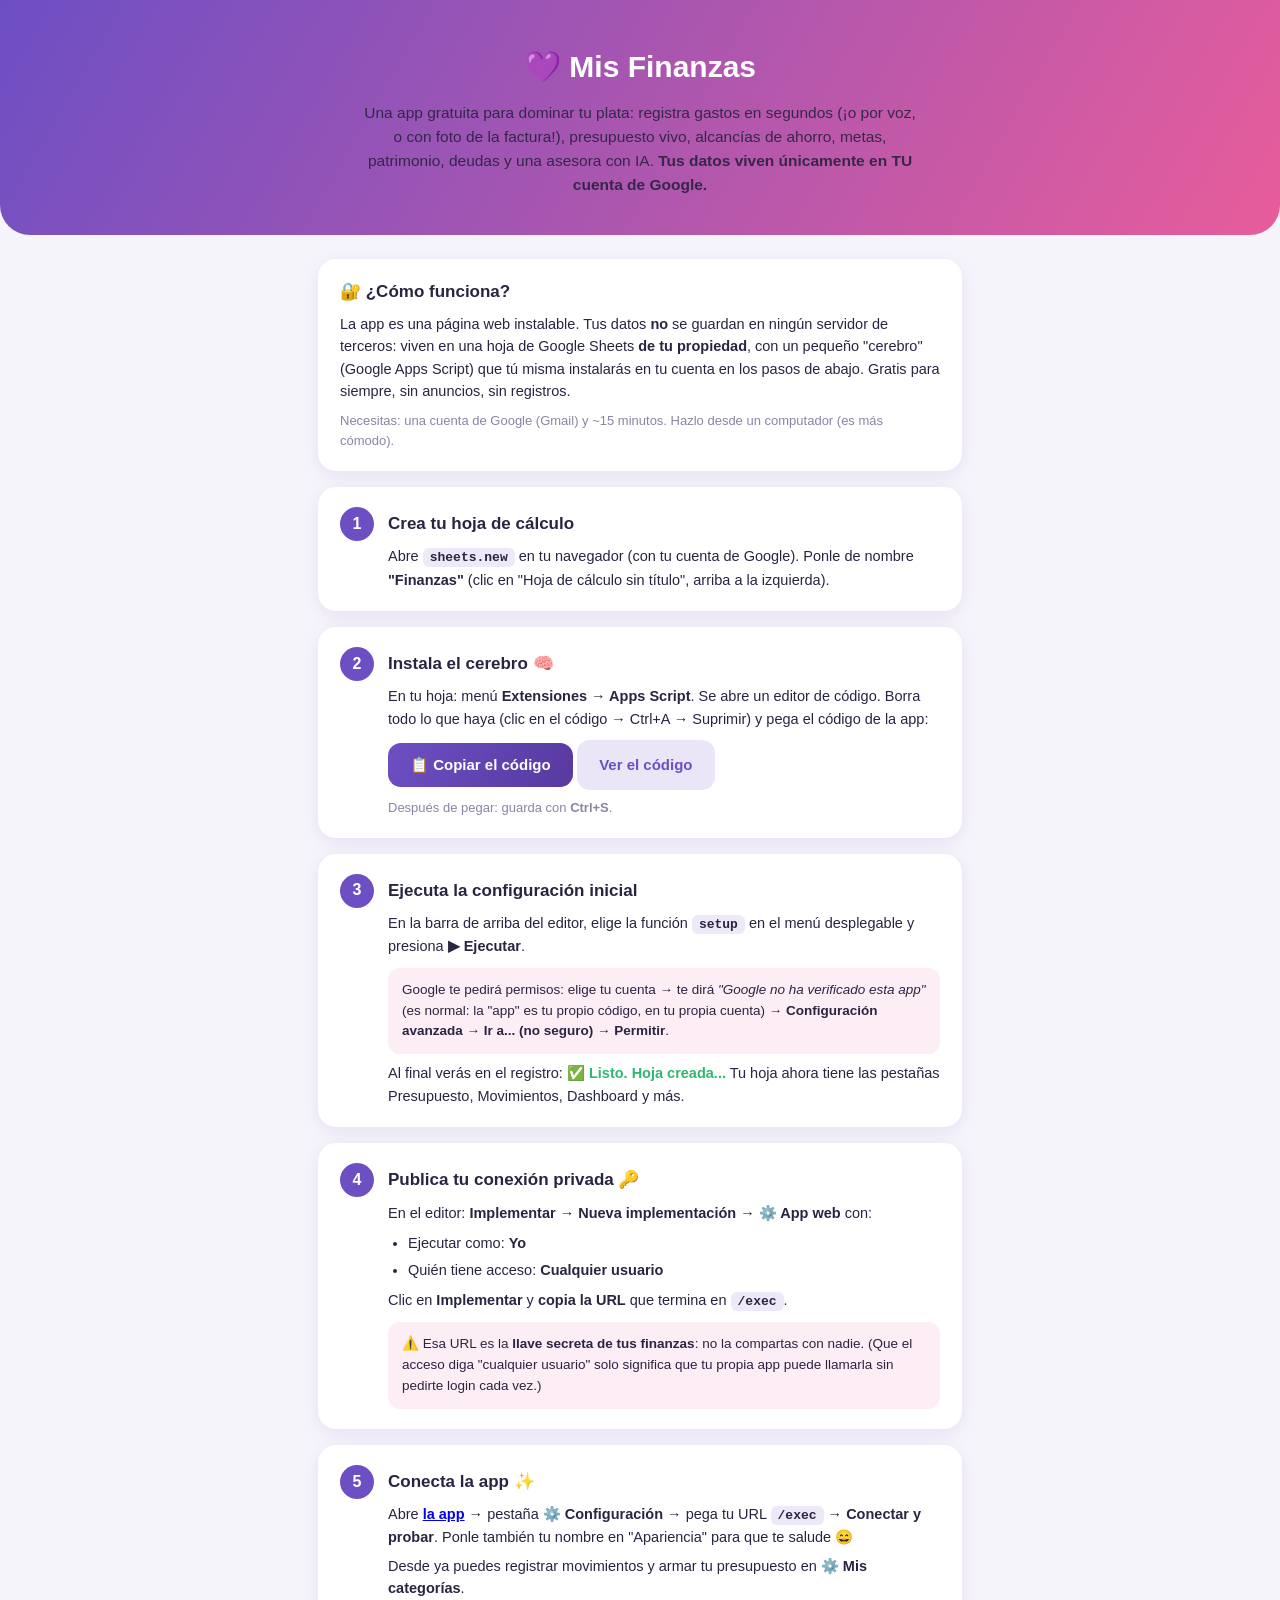
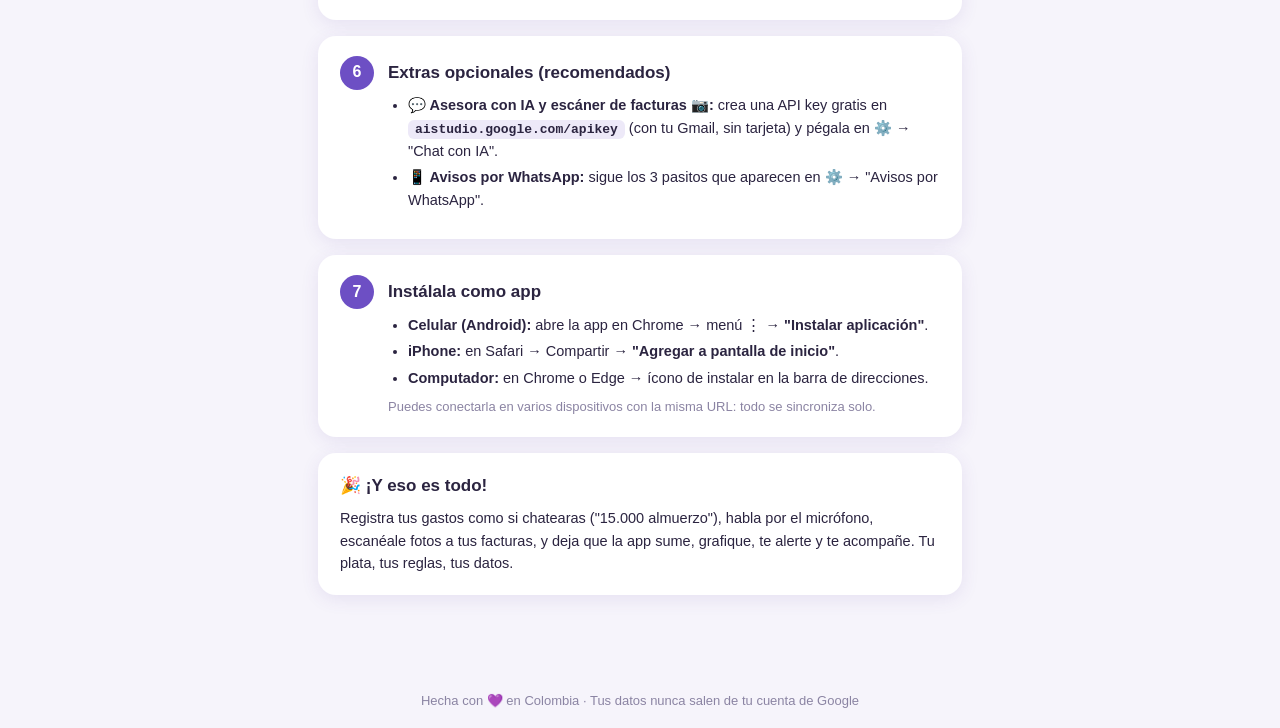
==== instalar.html @ cdcc147c "v14: version compartible - pagina de instalacion publica, nombre configurable, sin datos personales " ====
<!DOCTYPE html>
<html lang="es">
<head>
<meta charset="UTF-8">
<meta name="viewport" content="width=device-width, initial-scale=1">
<meta name="theme-color" content="#6d4fc4">
<title>Instala Mis Finanzas 💜</title>
<style>
  :root { --v:#6d4fc4; --vd:#57399f; --p:#e85d9b; --bg:#f6f4fb; --card:#fff; --tx:#2b2440; --mut:#8b84a3; }
  @media (prefers-color-scheme: dark) {
    :root { --bg:#16131f; --card:#211c30; --tx:#eae6f5; --mut:#9c93b8; }
  }
  * { box-sizing:border-box; margin:0; padding:0; }
  body { font-family:-apple-system,'Segoe UI',Roboto,sans-serif; background:var(--bg); color:var(--tx); line-height:1.55; }
  .hero { background:linear-gradient(120deg,var(--v),var(--p)); color:#fff; padding:44px 20px 38px; text-align:center; border-radius:0 0 30px 30px; }
  .hero h1 { font-size:30px; }
  .hero p { opacity:.92; max-width:560px; margin:10px auto 0; font-size:15.5px; }
  main { max-width:680px; margin:0 auto; padding:24px 18px 60px; }
  .card { background:var(--card); border-radius:18px; padding:20px 22px; margin-bottom:16px; box-shadow:0 4px 18px rgba(87,57,159,.10); }
  h2 { font-size:17px; margin-bottom:8px; }
  .paso { display:flex; gap:14px; }
  .num { flex-shrink:0; width:34px; height:34px; border-radius:50%; background:var(--v); color:#fff; font-weight:800; display:flex; align-items:center; justify-content:center; }
  .paso h2 { margin-top:4px; }
  p, li { font-size:14.5px; color:var(--tx); }
  .mut { color:var(--mut); font-size:13px; }
  b.code, code { background:rgba(109,79,196,.12); padding:2px 7px; border-radius:6px; font-family:monospace; font-size:13px; }
  ul { padding-left:20px; margin:8px 0; }
  li { margin:4px 0; }
  .btn { display:inline-block; background:linear-gradient(120deg,var(--v),var(--vd)); color:#fff; border:none; border-radius:13px; padding:13px 22px; font-size:15px; font-weight:700; cursor:pointer; text-decoration:none; margin-top:10px; }
  .btn.sec { background:rgba(109,79,196,.14); color:var(--v); }
  .ok { color:#2eb872; font-weight:700; }
  .aviso { background:rgba(232,93,155,.1); border-radius:12px; padding:12px 14px; margin-top:10px; font-size:13.5px; }
  footer { text-align:center; padding:20px; color:var(--mut); font-size:13px; }
</style>
</head>
<body>

<div class="hero">
  <h1>💜 Mis Finanzas</h1>
  <p>Una app gratuita para dominar tu plata: registra gastos en segundos (¡o por voz, o con foto de la factura!),
  presupuesto vivo, alcancías de ahorro, metas, patrimonio, deudas y una asesora con IA.
  <b>Tus datos viven únicamente en TU cuenta de Google.</b></p>
</div>

<main>
  <div class="card">
    <h2>🔐 ¿Cómo funciona?</h2>
    <p>La app es una página web instalable. Tus datos <b>no</b> se guardan en ningún servidor de terceros:
    viven en una hoja de Google Sheets <b>de tu propiedad</b>, con un pequeño "cerebro" (Google Apps Script)
    que tú misma instalarás en tu cuenta en los pasos de abajo. Gratis para siempre, sin anuncios, sin registros.</p>
    <p class="mut" style="margin-top:8px">Necesitas: una cuenta de Google (Gmail) y ~15 minutos. Hazlo desde un computador (es más cómodo).</p>
  </div>

  <div class="card paso"><div class="num">1</div><div>
    <h2>Crea tu hoja de cálculo</h2>
    <p>Abre <b class="code">sheets.new</b> en tu navegador (con tu cuenta de Google).
    Ponle de nombre <b>"Finanzas"</b> (clic en "Hoja de cálculo sin título", arriba a la izquierda).</p>
  </div></div>

  <div class="card paso"><div class="num">2</div><div>
    <h2>Instala el cerebro 🧠</h2>
    <p>En tu hoja: menú <b>Extensiones → Apps Script</b>. Se abre un editor de código.
    Borra todo lo que haya (clic en el código → Ctrl+A → Suprimir) y pega el código de la app:</p>
    <button class="btn" id="btn-copiar">📋 Copiar el código</button>
    <a class="btn sec" href="codigo-backend.txt" target="_blank">Ver el código</a>
    <p class="mut" style="margin-top:8px">Después de pegar: guarda con <b>Ctrl+S</b>.</p>
  </div></div>

  <div class="card paso"><div class="num">3</div><div>
    <h2>Ejecuta la configuración inicial</h2>
    <p>En la barra de arriba del editor, elige la función <b class="code">setup</b> en el menú desplegable
    y presiona <b>▶ Ejecutar</b>.</p>
    <div class="aviso">Google te pedirá permisos: elige tu cuenta → te dirá <i>"Google no ha verificado esta app"</i>
    (es normal: la "app" es tu propio código, en tu propia cuenta) → <b>Configuración avanzada → Ir a... (no seguro) → Permitir</b>.</div>
    <p style="margin-top:8px">Al final verás en el registro: <span class="ok">✅ Listo. Hoja creada...</span>
    Tu hoja ahora tiene las pestañas Presupuesto, Movimientos, Dashboard y más.</p>
  </div></div>

  <div class="card paso"><div class="num">4</div><div>
    <h2>Publica tu conexión privada 🔑</h2>
    <p>En el editor: <b>Implementar → Nueva implementación → ⚙️ App web</b> con:</p>
    <ul>
      <li>Ejecutar como: <b>Yo</b></li>
      <li>Quién tiene acceso: <b>Cualquier usuario</b></li>
    </ul>
    <p>Clic en <b>Implementar</b> y <b>copia la URL</b> que termina en <b class="code">/exec</b>.</p>
    <div class="aviso">⚠️ Esa URL es la <b>llave secreta de tus finanzas</b>: no la compartas con nadie.
    (Que el acceso diga "cualquier usuario" solo significa que tu propia app puede llamarla sin pedirte login cada vez.)</div>
  </div></div>

  <div class="card paso"><div class="num">5</div><div>
    <h2>Conecta la app ✨</h2>
    <p>Abre <a href="https://angievl.github.io/Finanzas/" target="_blank"><b>la app</b></a> →
    pestaña <b>⚙️ Configuración</b> → pega tu URL <b class="code">/exec</b> → <b>Conectar y probar</b>.
    Ponle también tu nombre en "Apariencia" para que te salude 😄</p>
    <p style="margin-top:6px">Desde ya puedes registrar movimientos y armar tu presupuesto en <b>⚙️ Mis categorías</b>.</p>
  </div></div>

  <div class="card paso"><div class="num">6</div><div>
    <h2>Extras opcionales (recomendados)</h2>
    <ul>
      <li><b>💬 Asesora con IA y escáner de facturas 📷:</b> crea una API key gratis en
        <b class="code">aistudio.google.com/apikey</b> (con tu Gmail, sin tarjeta) y pégala en ⚙️ → "Chat con IA".</li>
      <li><b>📱 Avisos por WhatsApp:</b> sigue los 3 pasitos que aparecen en ⚙️ → "Avisos por WhatsApp".</li>
    </ul>
  </div></div>

  <div class="card paso"><div class="num">7</div><div>
    <h2>Instálala como app</h2>
    <ul>
      <li><b>Celular (Android):</b> abre la app en Chrome → menú ⋮ → <b>"Instalar aplicación"</b>.</li>
      <li><b>iPhone:</b> en Safari → Compartir → <b>"Agregar a pantalla de inicio"</b>.</li>
      <li><b>Computador:</b> en Chrome o Edge → ícono de instalar en la barra de direcciones.</li>
    </ul>
    <p class="mut">Puedes conectarla en varios dispositivos con la misma URL: todo se sincroniza solo.</p>
  </div></div>

  <div class="card">
    <h2>🎉 ¡Y eso es todo!</h2>
    <p>Registra tus gastos como si chatearas ("15.000 almuerzo"), habla por el micrófono, escanéale fotos a tus facturas,
    y deja que la app sume, grafique, te alerte y te acompañe. Tu plata, tus reglas, tus datos.</p>
  </div>
</main>

<footer>Hecha con 💜 en Colombia · Tus datos nunca salen de tu cuenta de Google</footer>

<script>
document.getElementById('btn-copiar').onclick = async (e) => {
  const b = e.target;
  try {
    const r = await fetch('codigo-backend.txt');
    const codigo = await r.text();
    await navigator.clipboard.writeText(codigo);
    b.textContent = '✓ ¡Código copiado! Pégalo en Apps Script';
    setTimeout(() => b.textContent = '📋 Copiar el código', 4000);
  } catch (err) {
    b.textContent = 'Abre "Ver el código" y cópialo manual';
  }
};
</script>
</body>
</html>
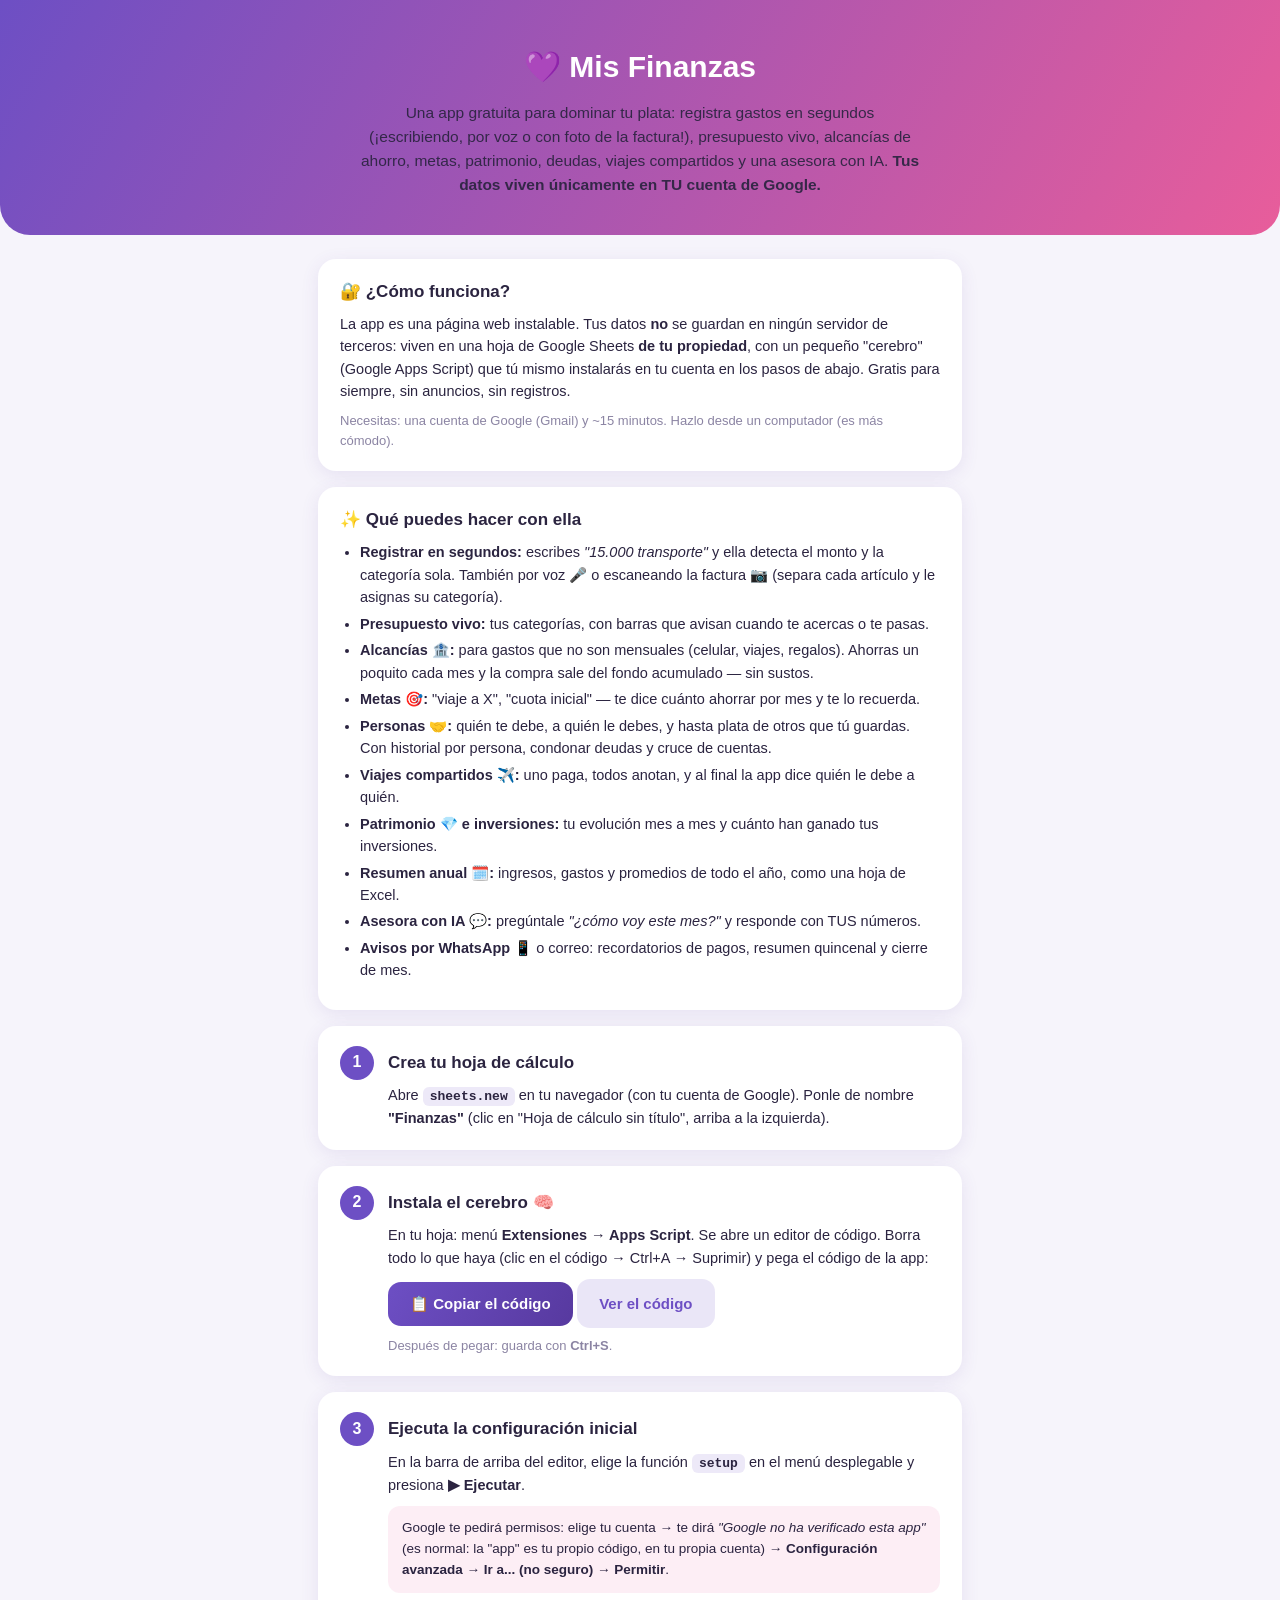
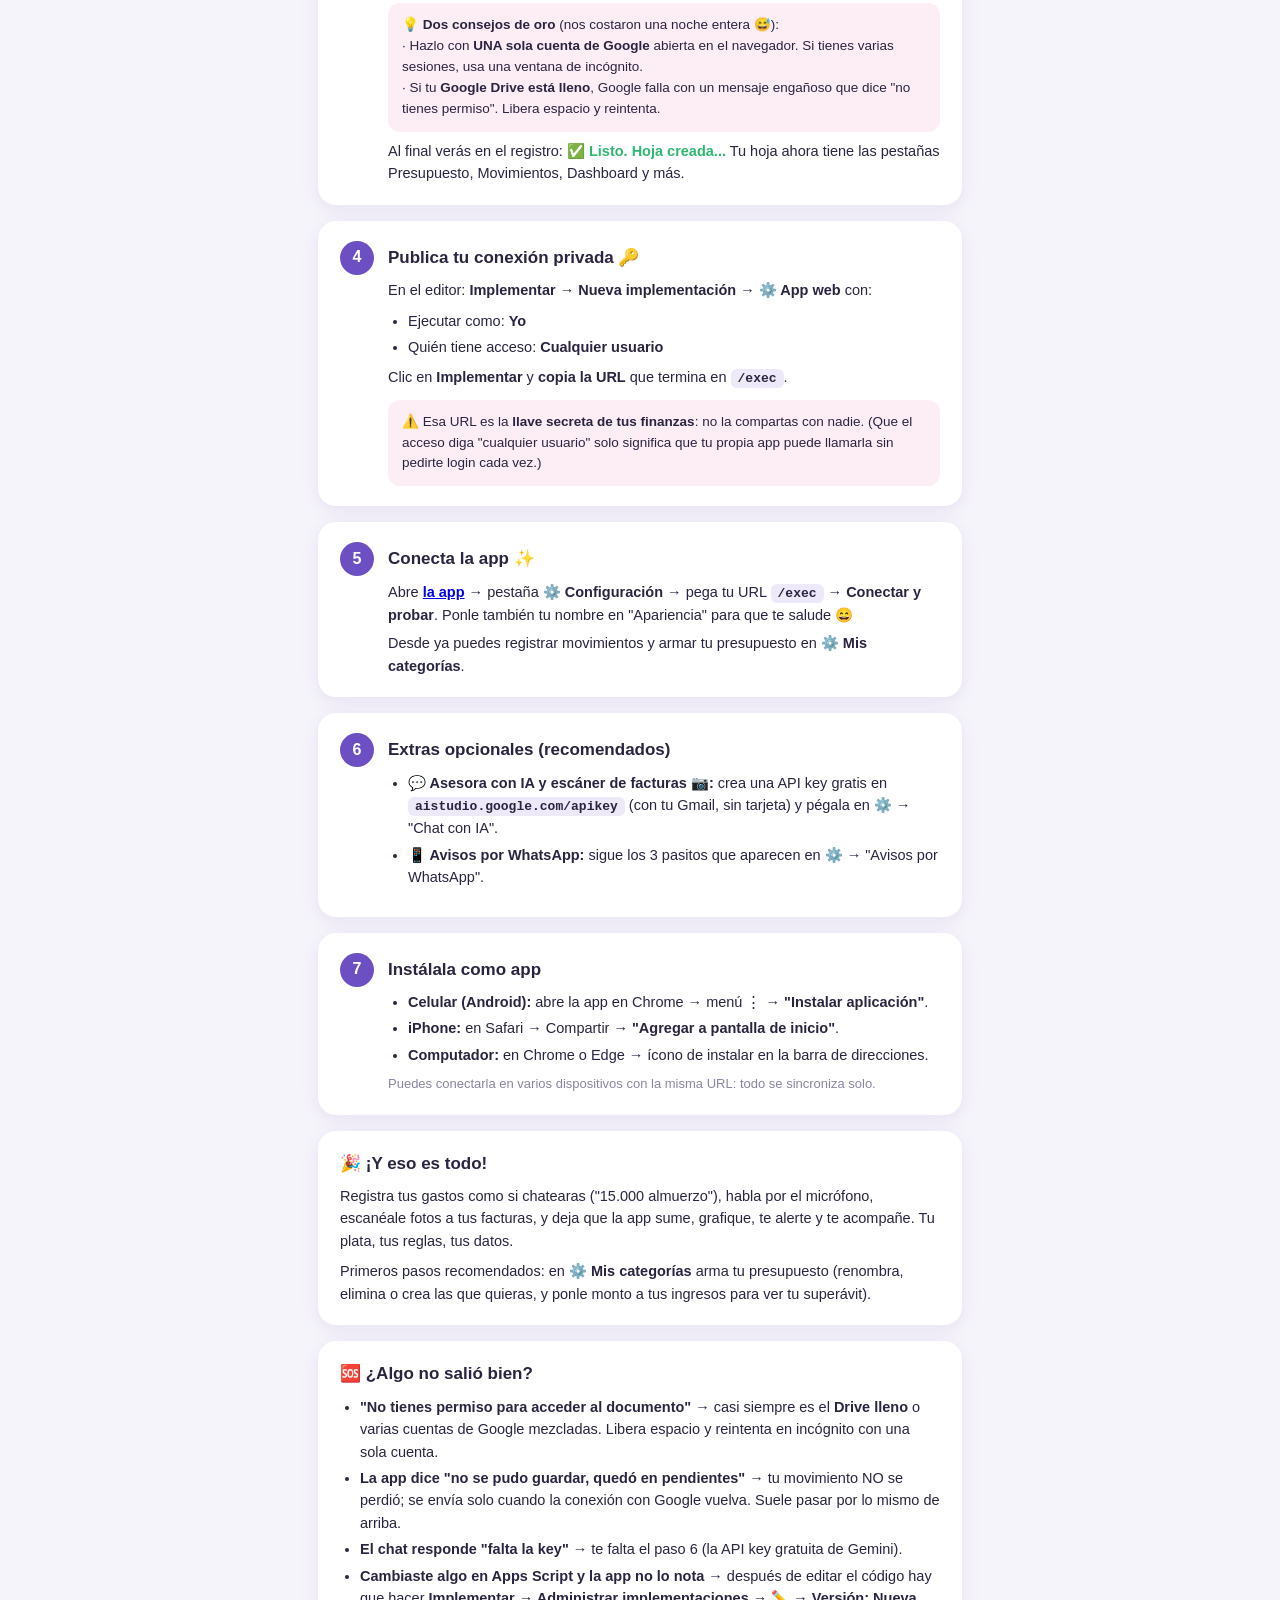
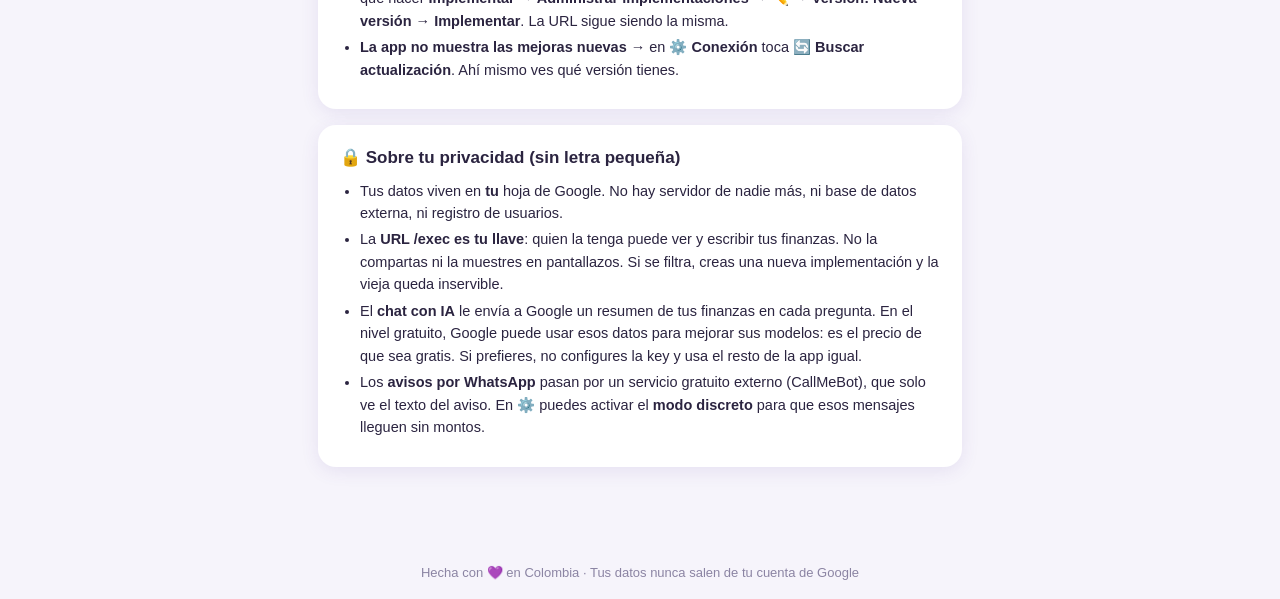
==== commit d6f0ab2e: "v31: app lista para compartir - sin datos personales, clasificacion por nombre de categoria + aprend" ====
--- a/instalar.html
+++ b/instalar.html
@@ -37,8 +37,8 @@
 
 <div class="hero">
   <h1>💜 Mis Finanzas</h1>
-  <p>Una app gratuita para dominar tu plata: registra gastos en segundos (¡o por voz, o con foto de la factura!),
-  presupuesto vivo, alcancías de ahorro, metas, patrimonio, deudas y una asesora con IA.
+  <p>Una app gratuita para dominar tu plata: registra gastos en segundos (¡escribiendo, por voz o con foto de la factura!),
+  presupuesto vivo, alcancías de ahorro, metas, patrimonio, deudas, viajes compartidos y una asesora con IA.
   <b>Tus datos viven únicamente en TU cuenta de Google.</b></p>
 </div>
 
@@ -47,8 +47,24 @@
     <h2>🔐 ¿Cómo funciona?</h2>
     <p>La app es una página web instalable. Tus datos <b>no</b> se guardan en ningún servidor de terceros:
     viven en una hoja de Google Sheets <b>de tu propiedad</b>, con un pequeño "cerebro" (Google Apps Script)
-    que tú misma instalarás en tu cuenta en los pasos de abajo. Gratis para siempre, sin anuncios, sin registros.</p>
+    que tú mismo instalarás en tu cuenta en los pasos de abajo. Gratis para siempre, sin anuncios, sin registros.</p>
     <p class="mut" style="margin-top:8px">Necesitas: una cuenta de Google (Gmail) y ~15 minutos. Hazlo desde un computador (es más cómodo).</p>
+  </div>
+
+  <div class="card">
+    <h2>✨ Qué puedes hacer con ella</h2>
+    <ul>
+      <li><b>Registrar en segundos:</b> escribes <i>"15.000 transporte"</i> y ella detecta el monto y la categoría sola. También por voz 🎤 o escaneando la factura 📷 (separa cada artículo y le asignas su categoría).</li>
+      <li><b>Presupuesto vivo:</b> tus categorías, con barras que avisan cuando te acercas o te pasas.</li>
+      <li><b>Alcancías 🏦:</b> para gastos que no son mensuales (celular, viajes, regalos). Ahorras un poquito cada mes y la compra sale del fondo acumulado — sin sustos.</li>
+      <li><b>Metas 🎯:</b> "viaje a X", "cuota inicial" — te dice cuánto ahorrar por mes y te lo recuerda.</li>
+      <li><b>Personas 🤝:</b> quién te debe, a quién le debes, y hasta plata de otros que tú guardas. Con historial por persona, condonar deudas y cruce de cuentas.</li>
+      <li><b>Viajes compartidos ✈️:</b> uno paga, todos anotan, y al final la app dice quién le debe a quién.</li>
+      <li><b>Patrimonio 💎 e inversiones:</b> tu evolución mes a mes y cuánto han ganado tus inversiones.</li>
+      <li><b>Resumen anual 🗓️:</b> ingresos, gastos y promedios de todo el año, como una hoja de Excel.</li>
+      <li><b>Asesora con IA 💬:</b> pregúntale <i>"¿cómo voy este mes?"</i> y responde con TUS números.</li>
+      <li><b>Avisos por WhatsApp 📱</b> o correo: recordatorios de pagos, resumen quincenal y cierre de mes.</li>
+    </ul>
   </div>
 
   <div class="card paso"><div class="num">1</div><div>
@@ -72,6 +88,9 @@
     y presiona <b>▶ Ejecutar</b>.</p>
     <div class="aviso">Google te pedirá permisos: elige tu cuenta → te dirá <i>"Google no ha verificado esta app"</i>
     (es normal: la "app" es tu propio código, en tu propia cuenta) → <b>Configuración avanzada → Ir a... (no seguro) → Permitir</b>.</div>
+    <div class="aviso">💡 <b>Dos consejos de oro</b> (nos costaron una noche entera 😅):<br>
+    · Hazlo con <b>UNA sola cuenta de Google</b> abierta en el navegador. Si tienes varias sesiones, usa una ventana de incógnito.<br>
+    · Si tu <b>Google Drive está lleno</b>, Google falla con un mensaje engañoso que dice "no tienes permiso". Libera espacio y reintenta.</div>
     <p style="margin-top:8px">Al final verás en el registro: <span class="ok">✅ Listo. Hoja creada...</span>
     Tu hoja ahora tiene las pestañas Presupuesto, Movimientos, Dashboard y más.</p>
   </div></div>
@@ -119,6 +138,29 @@
     <h2>🎉 ¡Y eso es todo!</h2>
     <p>Registra tus gastos como si chatearas ("15.000 almuerzo"), habla por el micrófono, escanéale fotos a tus facturas,
     y deja que la app sume, grafique, te alerte y te acompañe. Tu plata, tus reglas, tus datos.</p>
+    <p style="margin-top:8px">Primeros pasos recomendados: en <b>⚙️ Mis categorías</b> arma tu presupuesto
+    (renombra, elimina o crea las que quieras, y ponle monto a tus ingresos para ver tu superávit).</p>
+  </div>
+
+  <div class="card">
+    <h2>🆘 ¿Algo no salió bien?</h2>
+    <ul>
+      <li><b>"No tienes permiso para acceder al documento"</b> → casi siempre es el <b>Drive lleno</b> o varias cuentas de Google mezcladas. Libera espacio y reintenta en incógnito con una sola cuenta.</li>
+      <li><b>La app dice "no se pudo guardar, quedó en pendientes"</b> → tu movimiento NO se perdió; se envía solo cuando la conexión con Google vuelva. Suele pasar por lo mismo de arriba.</li>
+      <li><b>El chat responde "falta la key"</b> → te falta el paso 6 (la API key gratuita de Gemini).</li>
+      <li><b>Cambiaste algo en Apps Script y la app no lo nota</b> → después de editar el código hay que hacer <b>Implementar → Administrar implementaciones → ✏️ → Versión: Nueva versión → Implementar</b>. La URL sigue siendo la misma.</li>
+      <li><b>La app no muestra las mejoras nuevas</b> → en <b>⚙️ Conexión</b> toca <b>🔄 Buscar actualización</b>. Ahí mismo ves qué versión tienes.</li>
+    </ul>
+  </div>
+
+  <div class="card">
+    <h2>🔒 Sobre tu privacidad (sin letra pequeña)</h2>
+    <ul>
+      <li>Tus datos viven en <b>tu</b> hoja de Google. No hay servidor de nadie más, ni base de datos externa, ni registro de usuarios.</li>
+      <li>La <b>URL /exec es tu llave</b>: quien la tenga puede ver y escribir tus finanzas. No la compartas ni la muestres en pantallazos. Si se filtra, creas una nueva implementación y la vieja queda inservible.</li>
+      <li>El <b>chat con IA</b> le envía a Google un resumen de tus finanzas en cada pregunta. En el nivel gratuito, Google puede usar esos datos para mejorar sus modelos: es el precio de que sea gratis. Si prefieres, no configures la key y usa el resto de la app igual.</li>
+      <li>Los <b>avisos por WhatsApp</b> pasan por un servicio gratuito externo (CallMeBot), que solo ve el texto del aviso. En ⚙️ puedes activar el <b>modo discreto</b> para que esos mensajes lleguen sin montos.</li>
+    </ul>
   </div>
 </main>
 
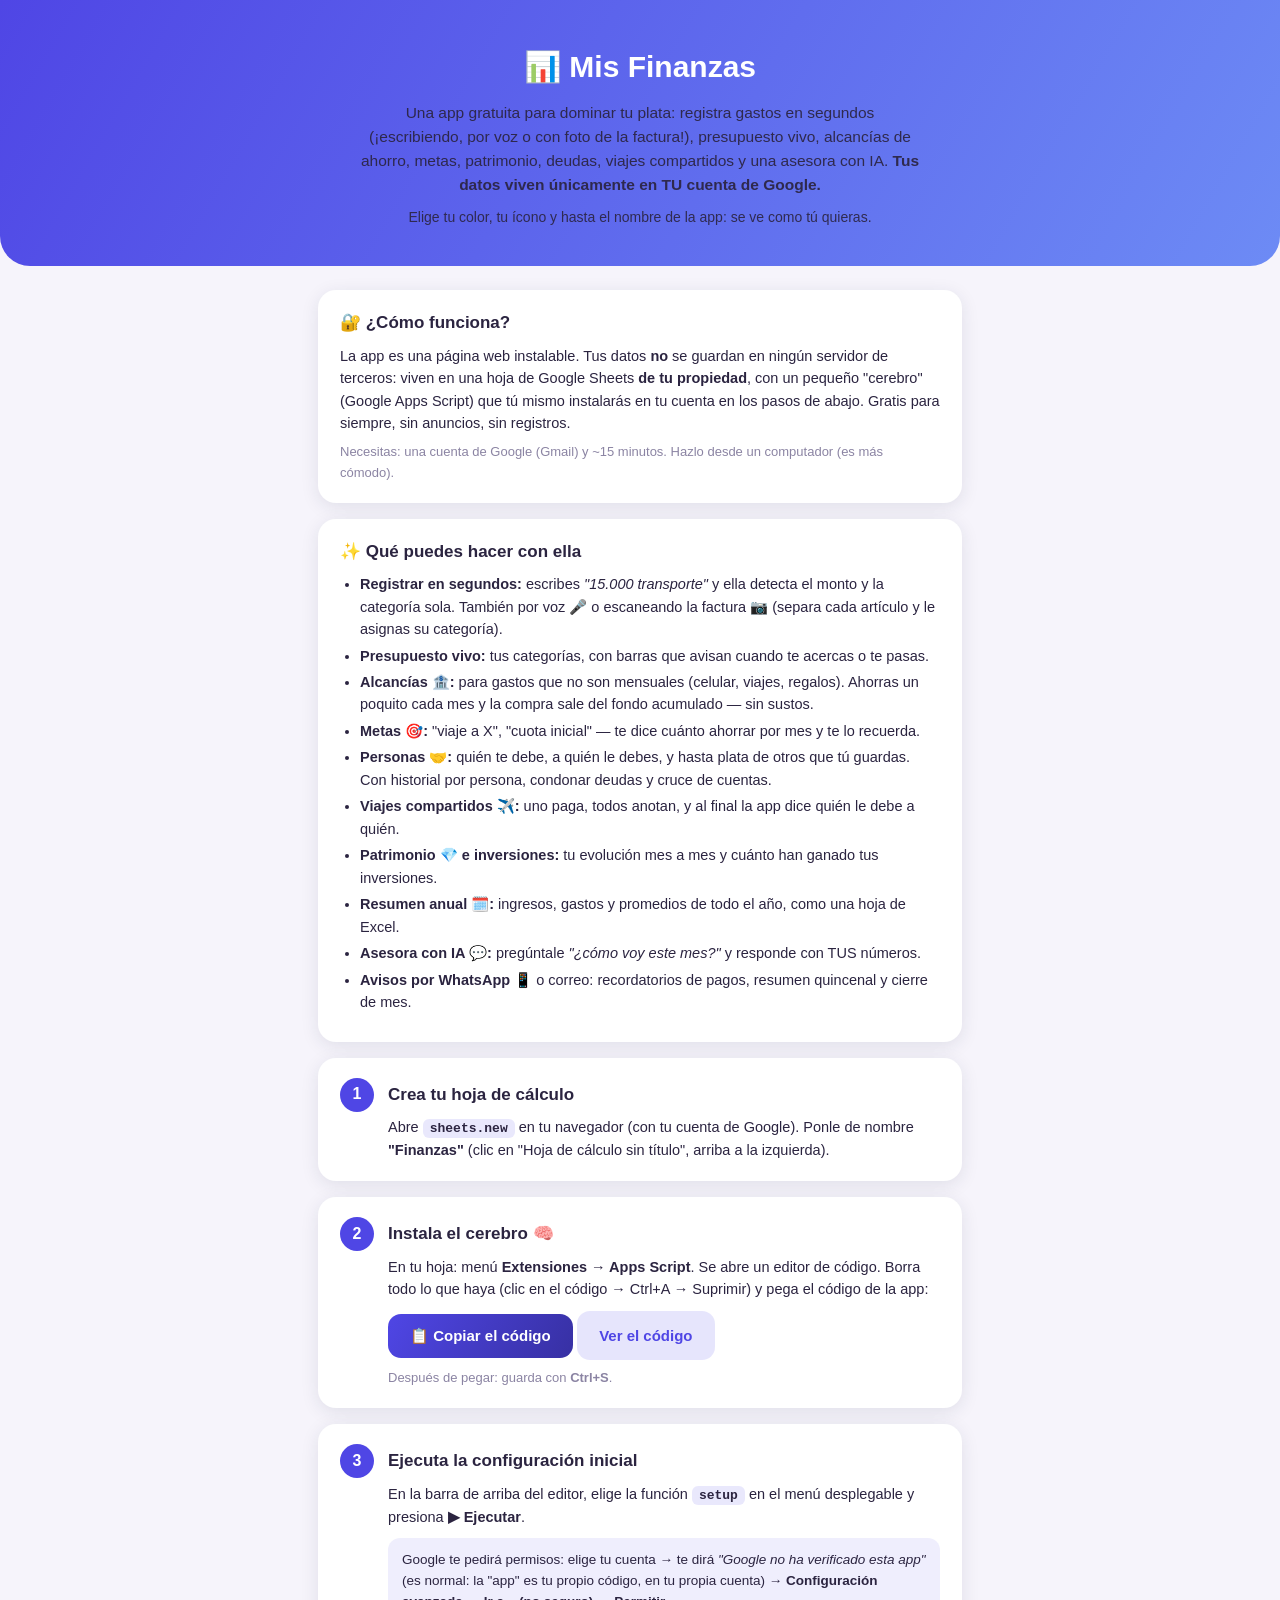
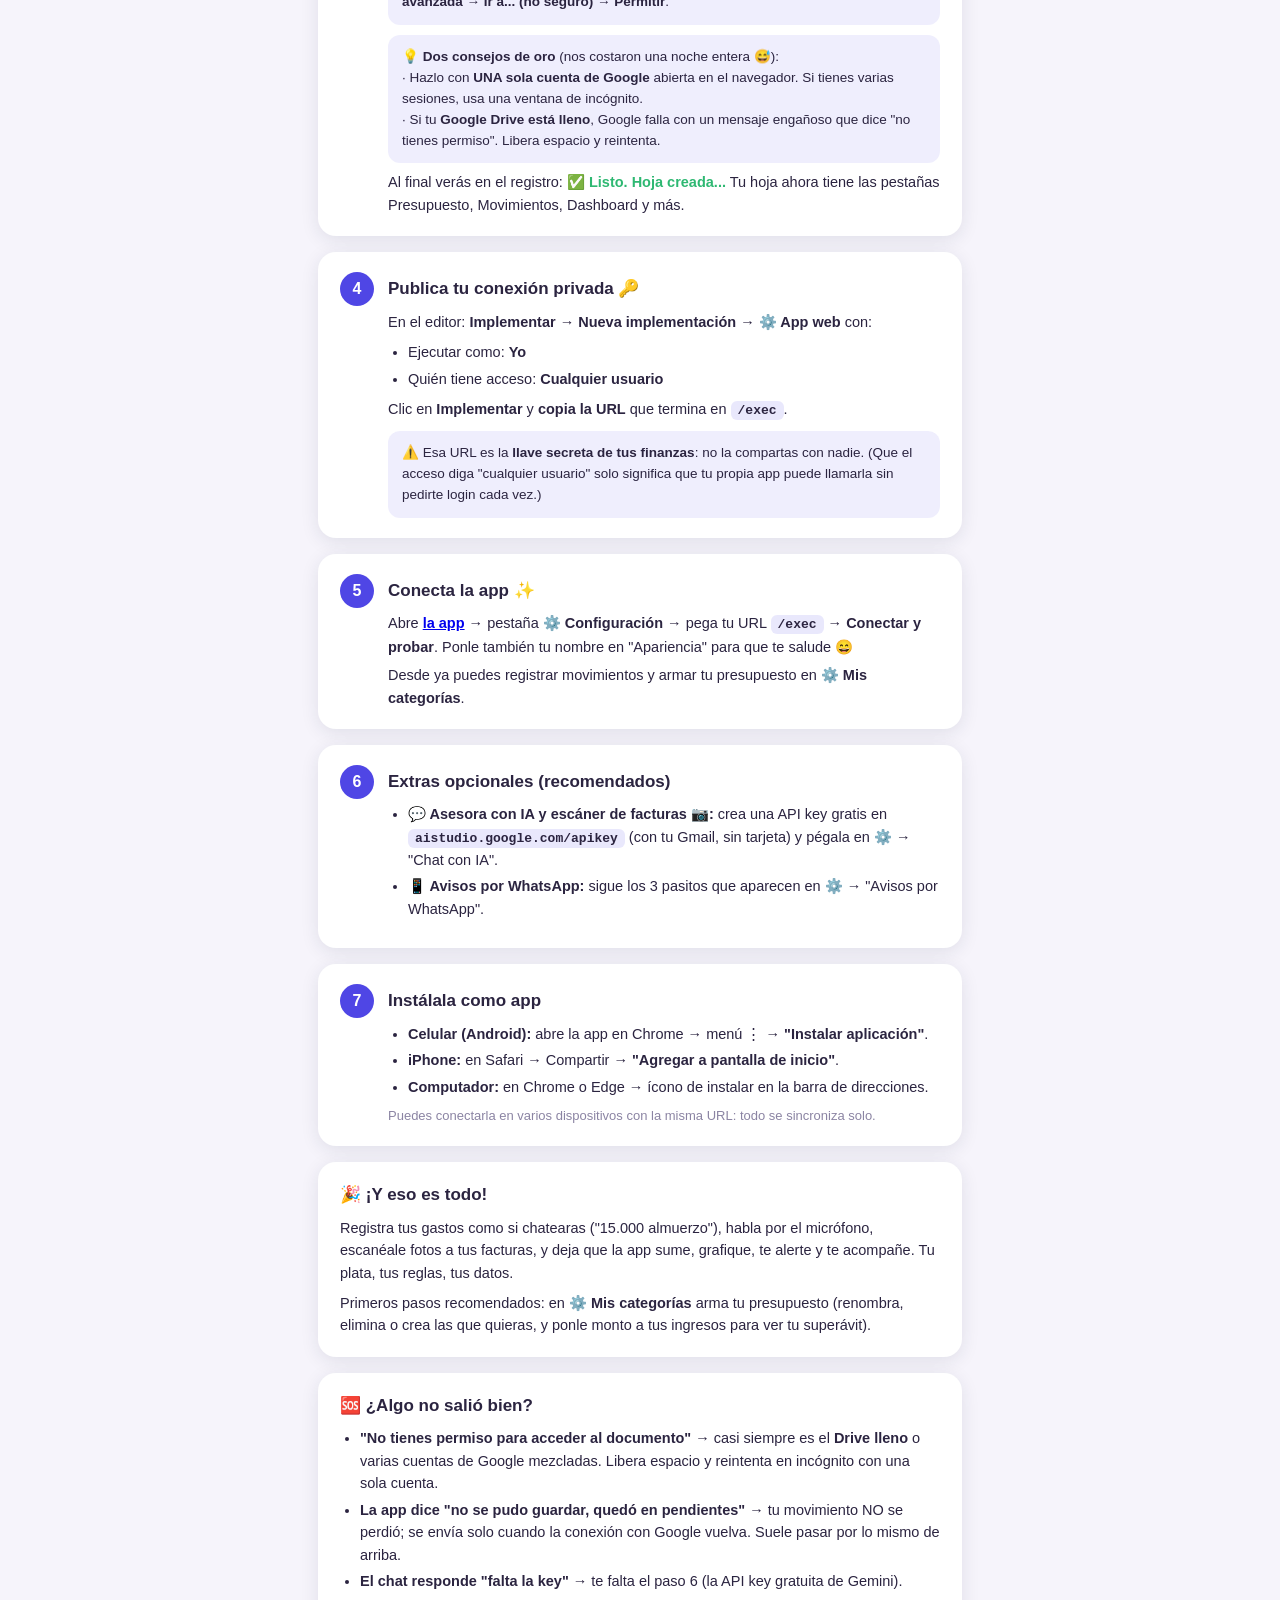
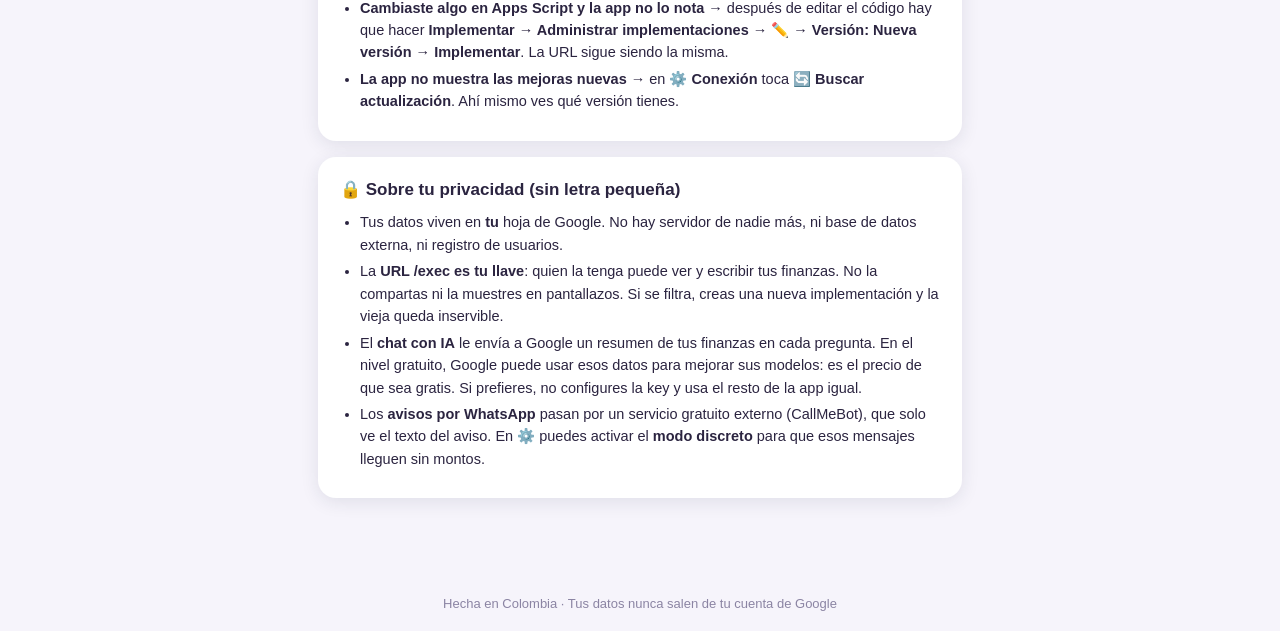
==== commit c8ff50d1: "v32: apariencia neutra y personalizable - icono nuevo, emoji/nombre de app configurables, 9 paletas " ====
--- a/instalar.html
+++ b/instalar.html
@@ -3,10 +3,10 @@
 <head>
 <meta charset="UTF-8">
 <meta name="viewport" content="width=device-width, initial-scale=1">
-<meta name="theme-color" content="#6d4fc4">
-<title>Instala Mis Finanzas 💜</title>
+<meta name="theme-color" content="#4f46e5">
+<title>Instala Mis Finanzas 📊</title>
 <style>
-  :root { --v:#6d4fc4; --vd:#57399f; --p:#e85d9b; --bg:#f6f4fb; --card:#fff; --tx:#2b2440; --mut:#8b84a3; }
+  :root { --v:#4f46e5; --vd:#3730a3; --p:#6d8bf5; --bg:#f6f4fb; --card:#fff; --tx:#2b2440; --mut:#8b84a3; }
   @media (prefers-color-scheme: dark) {
     :root { --bg:#16131f; --card:#211c30; --tx:#eae6f5; --mut:#9c93b8; }
   }
@@ -16,30 +16,31 @@
   .hero h1 { font-size:30px; }
   .hero p { opacity:.92; max-width:560px; margin:10px auto 0; font-size:15.5px; }
   main { max-width:680px; margin:0 auto; padding:24px 18px 60px; }
-  .card { background:var(--card); border-radius:18px; padding:20px 22px; margin-bottom:16px; box-shadow:0 4px 18px rgba(87,57,159,.10); }
+  .card { background:var(--card); border-radius:18px; padding:20px 22px; margin-bottom:16px; box-shadow:0 4px 18px rgba(30,35,70,.10); }
   h2 { font-size:17px; margin-bottom:8px; }
   .paso { display:flex; gap:14px; }
   .num { flex-shrink:0; width:34px; height:34px; border-radius:50%; background:var(--v); color:#fff; font-weight:800; display:flex; align-items:center; justify-content:center; }
   .paso h2 { margin-top:4px; }
   p, li { font-size:14.5px; color:var(--tx); }
   .mut { color:var(--mut); font-size:13px; }
-  b.code, code { background:rgba(109,79,196,.12); padding:2px 7px; border-radius:6px; font-family:monospace; font-size:13px; }
+  b.code, code { background:rgba(79,70,229,.12); padding:2px 7px; border-radius:6px; font-family:monospace; font-size:13px; }
   ul { padding-left:20px; margin:8px 0; }
   li { margin:4px 0; }
   .btn { display:inline-block; background:linear-gradient(120deg,var(--v),var(--vd)); color:#fff; border:none; border-radius:13px; padding:13px 22px; font-size:15px; font-weight:700; cursor:pointer; text-decoration:none; margin-top:10px; }
-  .btn.sec { background:rgba(109,79,196,.14); color:var(--v); }
+  .btn.sec { background:rgba(79,70,229,.14); color:var(--v); }
   .ok { color:#2eb872; font-weight:700; }
-  .aviso { background:rgba(232,93,155,.1); border-radius:12px; padding:12px 14px; margin-top:10px; font-size:13.5px; }
+  .aviso { background:rgba(79,70,229,.09); border-radius:12px; padding:12px 14px; margin-top:10px; font-size:13.5px; }
   footer { text-align:center; padding:20px; color:var(--mut); font-size:13px; }
 </style>
 </head>
 <body>
 
 <div class="hero">
-  <h1>💜 Mis Finanzas</h1>
+  <h1>📊 Mis Finanzas</h1>
   <p>Una app gratuita para dominar tu plata: registra gastos en segundos (¡escribiendo, por voz o con foto de la factura!),
   presupuesto vivo, alcancías de ahorro, metas, patrimonio, deudas, viajes compartidos y una asesora con IA.
   <b>Tus datos viven únicamente en TU cuenta de Google.</b></p>
+  <p style="font-size:14px;opacity:.9;margin-top:10px">Elige tu color, tu ícono y hasta el nombre de la app: se ve como tú quieras.</p>
 </div>
 
 <main>
@@ -164,7 +165,7 @@
   </div>
 </main>
 
-<footer>Hecha con 💜 en Colombia · Tus datos nunca salen de tu cuenta de Google</footer>
+<footer>Hecha en Colombia · Tus datos nunca salen de tu cuenta de Google</footer>
 
 <script>
 document.getElementById('btn-copiar').onclick = async (e) => {
